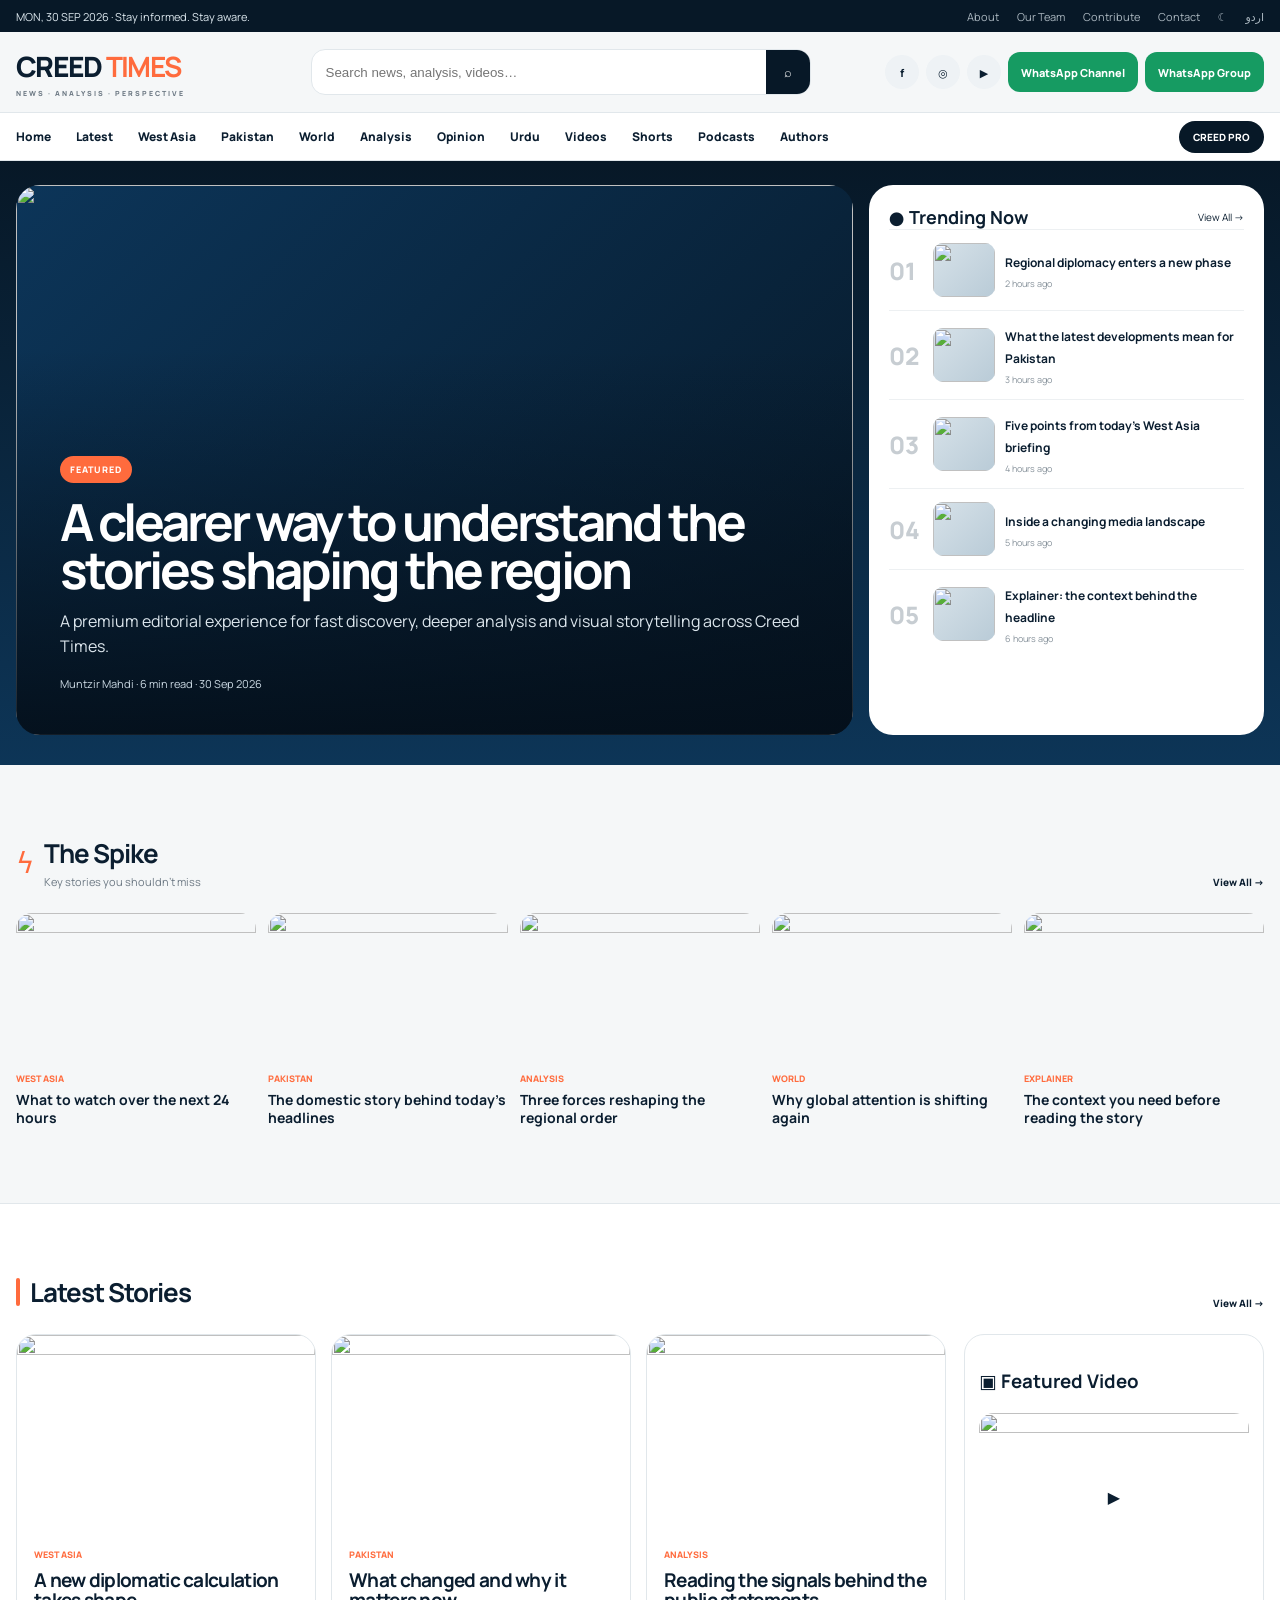
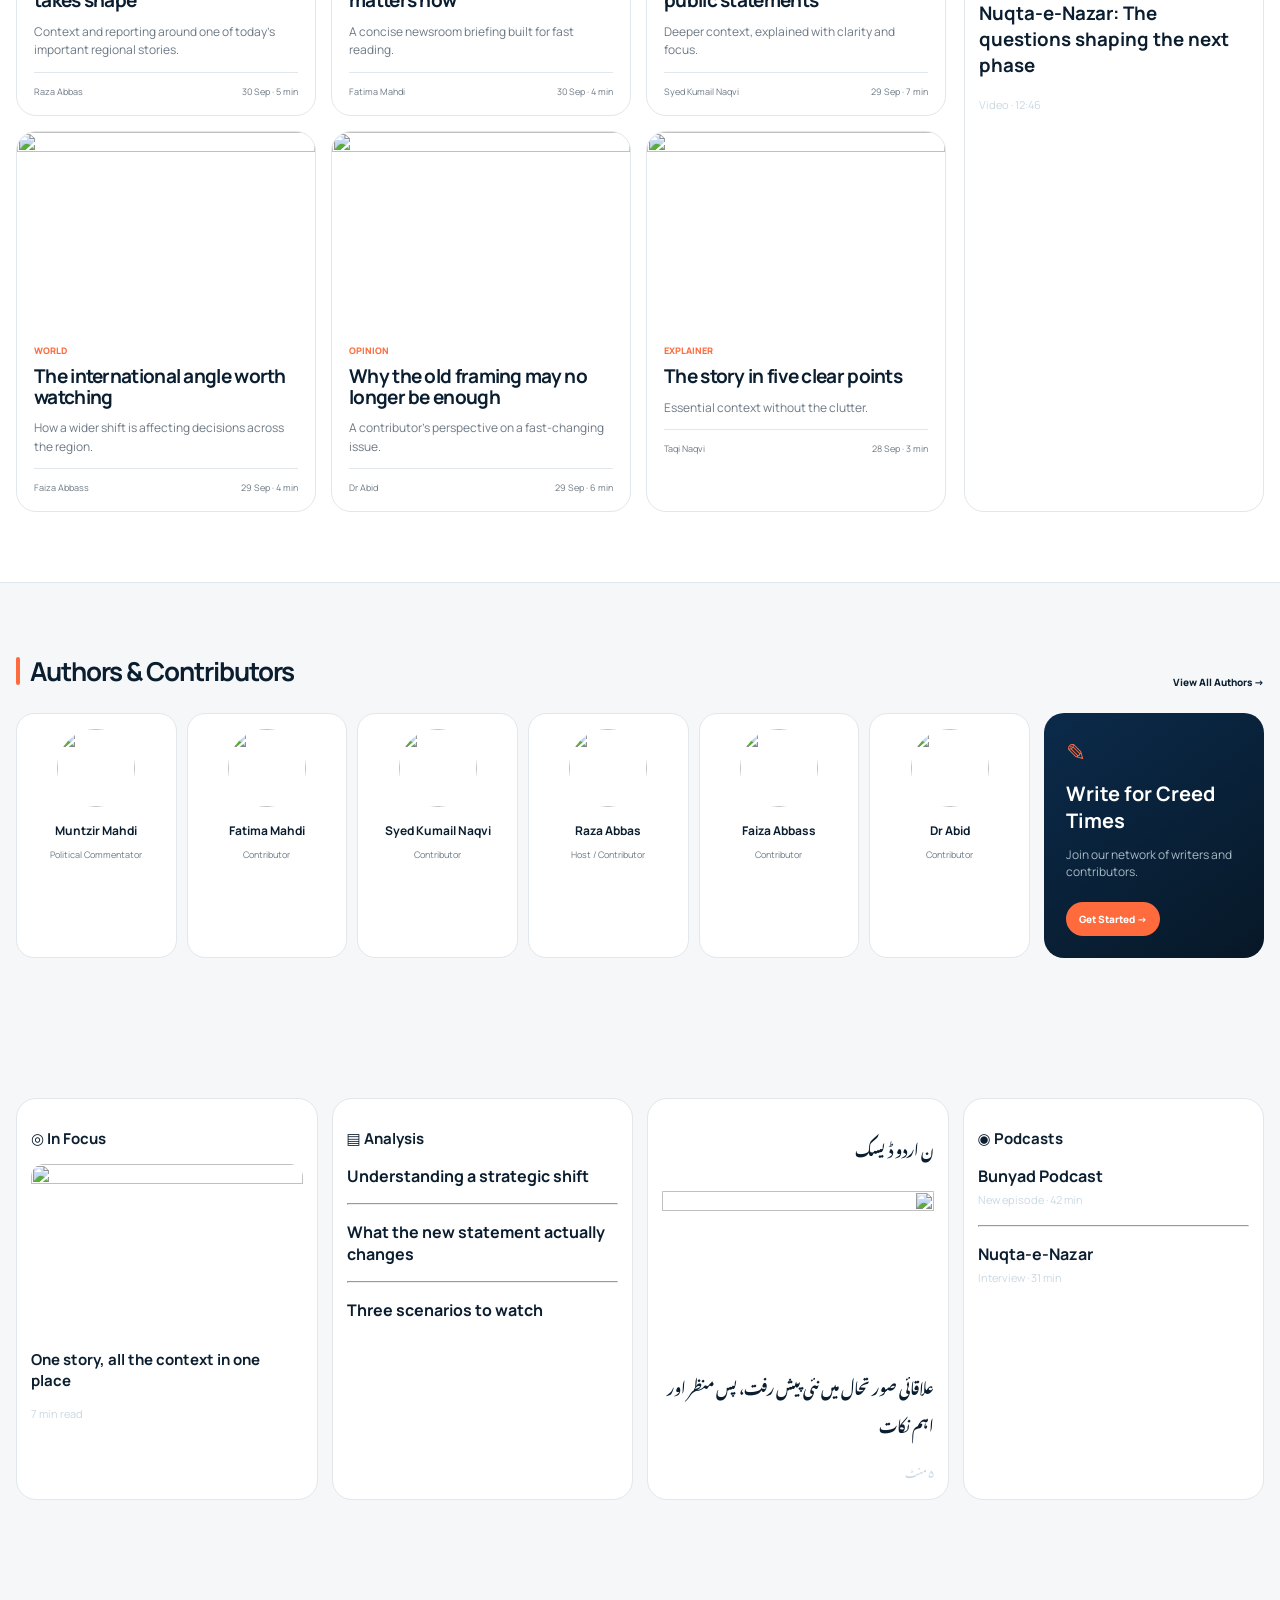
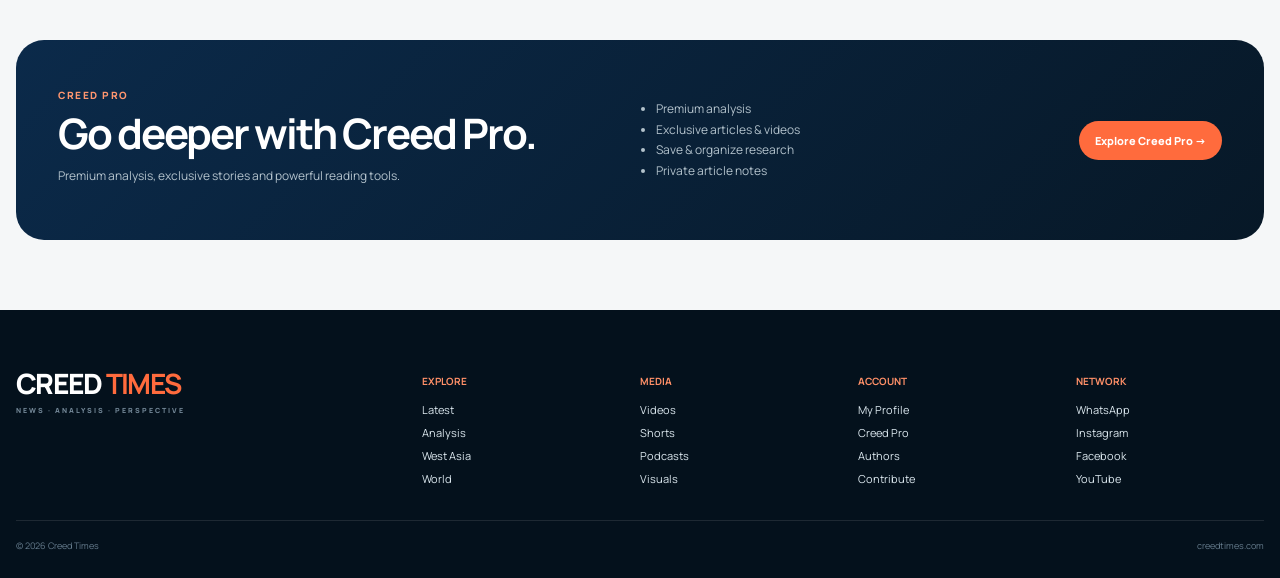
==== web-build/preview/creed-times-homepage-preview.html @ 9fe2a3c7 "Add Creed Times interactive HTML preview" ====
<!doctype html>
<html lang="en">
<head>
<meta charset="utf-8">
<meta name="viewport" content="width=device-width,initial-scale=1">
<title>Creed Times 2.0 — Homepage Preview</title>
<link rel="preconnect" href="https://fonts.googleapis.com">
<link rel="preconnect" href="https://fonts.gstatic.com" crossorigin>
<link href="https://fonts.googleapis.com/css2?family=Manrope:wght@400;500;600;700;800&family=Noto+Nastaliq+Urdu:wght@500;600&display=swap" rel="stylesheet">
<style>
:root{--bg:#f5f7f8;--paper:#fff;--ink:#0b1e30;--navy:#0b2a4a;--navy2:#071827;--orange:#ff6b3d;--green:#169b62;--muted:#6d7984;--line:#e1e7eb;--soft:#eef2f5;--shadow:0 18px 55px rgba(11,42,74,.08)}*{box-sizing:border-box}html{scroll-behavior:smooth}body{margin:0;background:var(--bg);color:var(--ink);font-family:Manrope,system-ui,sans-serif}.shell{width:min(calc(100% - 32px),1280px);margin:auto}.utility{height:32px;background:var(--navy2);color:#dce7ee;font-size:11px}.utility .shell{height:100%;display:flex;justify-content:space-between;align-items:center}.utility a{color:inherit;text-decoration:none;margin-left:18px;opacity:.76}.header{position:sticky;top:0;z-index:20;background:rgba(245,247,248,.94);backdrop-filter:blur(18px);border-bottom:1px solid var(--line)}.head{height:80px;display:grid;grid-template-columns:220px 1fr auto;align-items:center;gap:26px}.logo{font-size:28px;font-weight:900;letter-spacing:-1.7px;text-decoration:none}.logo b{color:var(--orange)}.logo small{display:block;font-size:7px;letter-spacing:2px;color:var(--muted);margin-top:4px}.search{max-width:500px;justify-self:center;width:100%;display:flex;border:1px solid var(--line);background:var(--paper);border-radius:14px;overflow:hidden}.search input{height:44px;border:0;background:none;flex:1;padding:0 14px;outline:none}.search button{width:44px;border:0;background:var(--navy2);color:#fff}.actions{display:flex;gap:7px;align-items:center}.icon{width:34px;height:34px;border-radius:50%;display:grid;place-items:center;background:var(--soft);font-size:11px;font-weight:800}.wa{height:40px;padding:0 13px;border-radius:12px;background:var(--green);color:#fff;text-decoration:none;display:flex;align-items:center;font-size:11px;font-weight:800}.nav{height:48px;background:var(--paper);border-top:1px solid var(--line)}.nav .shell{height:100%;display:flex;align-items:center;justify-content:space-between}.links{display:flex;gap:25px}.links a{font-size:12px;font-weight:800;text-decoration:none}.pro{padding:9px 14px;border-radius:999px;background:var(--navy2);color:#fff;font-size:10px;font-weight:900}.hero{padding:24px 0 30px;background:linear-gradient(180deg,var(--navy2),#0d3557)}.hero-grid{display:grid;grid-template-columns:1.8fr .85fr;gap:16px}.lead{min-height:550px;border-radius:24px;overflow:hidden;position:relative;background:linear-gradient(135deg,#0c3559,#071827)}.lead img{width:100%;height:550px;object-fit:cover;display:block}.shade{position:absolute;inset:0;background:linear-gradient(180deg,transparent 30%,rgba(4,15,26,.92) 100%)}.lead-copy{position:absolute;left:0;right:0;bottom:0;padding:44px;color:#fff}.badge{display:inline-block;background:var(--orange);border-radius:999px;padding:7px 10px;font-size:9px;font-weight:900;letter-spacing:1px}.lead h1{font-size:clamp(36px,4vw,62px);line-height:.94;letter-spacing:-3px;margin:14px 0 10px;max-width:850px}.lead p{max-width:760px;color:#dce6ed;line-height:1.6}.meta{font-size:11px;color:#cad8e2}.trend{background:#fff;border-radius:24px;padding:20px}.trend-head{display:flex;justify-content:space-between;align-items:center}.trend-head h2{font-size:18px;margin:0}.trend-head a{font-size:10px;text-decoration:none}.trend-item{display:grid;grid-template-columns:34px 62px 1fr;gap:10px;align-items:center;padding:13px 0;border-top:1px solid #edf0f2}.rank{font-size:24px;font-weight:800;color:#c7cdd2}.thumb{height:54px;border-radius:10px;background:linear-gradient(135deg,#d7e2e9,#b9cbd7);overflow:hidden}.thumb img{width:100%;height:100%;object-fit:cover}.trend-item strong{font-size:12px;line-height:1.35}.trend-item small{display:block;margin-top:5px;color:#87929b;font-size:9px}.section{padding:70px 0}.section.white{background:#fff;border-block:1px solid var(--line)}.title{display:flex;justify-content:space-between;align-items:end;margin-bottom:24px}.title .t{display:flex;align-items:center;gap:10px}.bar{width:4px;height:28px;background:var(--orange);border-radius:5px}.title h2{margin:0;font-size:26px;letter-spacing:-1px}.title p{margin:3px 0 0;color:var(--muted);font-size:11px}.title a{font-size:10px;text-decoration:none;font-weight:800}.spike{display:grid;grid-template-columns:repeat(5,1fr);gap:12px}.spike article img,.card img{width:100%;aspect-ratio:16/10;object-fit:cover;border-radius:16px}.cat{margin-top:9px;color:var(--orange);font-size:9px;font-weight:900;text-transform:uppercase}.spike h3{font-size:14px;line-height:1.3;margin:6px 0}.latest-layout{display:grid;grid-template-columns:1fr 300px;gap:18px}.grid{display:grid;grid-template-columns:repeat(3,1fr);gap:15px}.card{border:1px solid var(--line);border-radius:20px;overflow:hidden;background:#fff}.card img{border-radius:0}.card-body{padding:17px}.card h3{font-size:19px;line-height:1.08;letter-spacing:-.7px;margin:9px 0}.card p{color:var(--muted);font-size:12px;line-height:1.55}.card-meta{display:flex;justify-content:space-between;border-top:1px solid var(--line);padding-top:12px;font-size:9px;color:var(--muted)}.video{padding:14px;border:1px solid var(--line);border-radius:20px;background:#fff}.video-img{position:relative}.video-img img{width:100%;aspect-ratio:16/10;object-fit:cover;border-radius:15px}.play{position:absolute;left:50%;top:50%;transform:translate(-50%,-50%);width:52px;height:52px;border-radius:50%;background:#fff;display:grid;place-items:center}.authors-layout{display:grid;grid-template-columns:1fr 220px;gap:14px}.authors{display:grid;grid-template-columns:repeat(6,1fr);gap:10px}.author{text-align:center;padding:15px;border:1px solid var(--line);border-radius:18px;background:#fff}.author img{width:78px;height:78px;border-radius:50%;object-fit:cover}.author h3{font-size:12px;margin:10px 0 4px}.author p{font-size:9px;color:var(--muted)}.write{padding:22px;border-radius:20px;background:linear-gradient(145deg,var(--navy),var(--navy2));color:#fff}.write h3{font-size:20px;margin:12px 0 7px}.write p{font-size:12px;color:#a8bac6}.write a{display:inline-block;margin-top:10px;background:var(--orange);padding:10px 13px;border-radius:999px;font-size:10px;font-weight:900}.quad{display:grid;grid-template-columns:repeat(4,1fr);gap:14px}.panel{padding:14px;border:1px solid var(--line);border-radius:20px;background:#fff}.panel h3{font-size:15px}.panel img{width:100%;aspect-ratio:16/10;object-fit:cover;border-radius:13px}.urdu{font-family:"Noto Nastaliq Urdu",serif;direction:rtl}.probox{display:grid;grid-template-columns:1.1fr .9fr auto;gap:32px;align-items:center;padding:42px;border-radius:28px;background:linear-gradient(135deg,var(--navy),var(--navy2));color:#fff}.probox h2{font-size:42px;line-height:.95;letter-spacing:-2px;margin:10px 0}.probox p,.probox li{color:#b3c2cc;font-size:12px;line-height:1.7}.probox a{padding:12px 16px;border-radius:999px;background:var(--orange);font-size:11px;font-weight:900}.footer{padding:54px 0 26px;background:#04111c;color:#dce8ef}.footer-grid{display:grid;grid-template-columns:2fr repeat(4,1fr);gap:30px}.footer h3{color:#ff9068;font-size:10px;text-transform:uppercase}.footer a{display:block;color:#dce8ef;text-decoration:none;font-size:11px;padding:4px 0}.bottom{margin-top:30px;padding-top:18px;border-top:1px solid rgba(255,255,255,.1);display:flex;justify-content:space-between;color:#667c8d;font-size:9px}@media(max-width:950px){.head{grid-template-columns:1fr auto}.search,.actions .icon,.wa:nth-of-type(2),.nav{display:none}.hero-grid{grid-template-columns:1fr}.trend{display:grid;grid-template-columns:1fr 1fr;gap:0 15px}.trend-head{grid-column:1/-1}.spike{grid-template-columns:repeat(3,1fr)}.grid{grid-template-columns:repeat(2,1fr)}.authors{grid-template-columns:repeat(3,1fr)}.quad{grid-template-columns:1fr 1fr}.probox{grid-template-columns:1fr}}@media(max-width:650px){.shell{width:min(calc(100% - 20px),1280px)}.utility{display:none}.head{height:62px}.logo{font-size:22px}.hero{padding-top:10px}.hero-grid{width:100%}.lead{min-height:480px}.lead img{height:480px}.lead-copy{padding:24px}.lead h1{font-size:36px;letter-spacing:-2px}.trend{display:block;border-radius:0}.section{padding:50px 0}.spike{display:flex;overflow:auto}.spike article{min-width:74%}.latest-layout{grid-template-columns:1fr}.grid{grid-template-columns:1fr}.authors-layout{grid-template-columns:1fr}.authors{grid-template-columns:repeat(2,1fr)}.quad{grid-template-columns:1fr}.probox{padding:26px}.footer-grid{grid-template-columns:1fr 1fr}.footer-grid>div:first-child{grid-column:1/-1}}
</style>
</head>
<body>
<div class="utility"><div class="shell"><span>MON, 30 SEP 2026 · Stay informed. Stay aware.</span><div><a>About</a><a>Our Team</a><a>Contribute</a><a>Contact</a><a>☾</a><a>اردو</a></div></div></div>
<header class="header">
<div class="shell head"><a class="logo">CREED <b>TIMES</b><small>NEWS · ANALYSIS · PERSPECTIVE</small></a><form class="search"><input placeholder="Search news, analysis, videos…"><button>⌕</button></form><div class="actions"><span class="icon">f</span><span class="icon">◎</span><span class="icon">▶</span><a class="wa">WhatsApp Channel</a><a class="wa">WhatsApp Group</a></div></div>
<div class="nav"><div class="shell"><div class="links"><a>Home</a><a>Latest</a><a>West Asia</a><a>Pakistan</a><a>World</a><a>Analysis</a><a>Opinion</a><a>Urdu</a><a>Videos</a><a>Shorts</a><a>Podcasts</a><a>Authors</a></div><span class="pro">CREED PRO</span></div></div>
</header>
<section class="hero"><div class="shell hero-grid">
<article class="lead"><img src="https://picsum.photos/seed/creedlead/1400/850" alt=""><div class="shade"></div><div class="lead-copy"><span class="badge">FEATURED</span><h1>A clearer way to understand the stories shaping the region</h1><p>A premium editorial experience for fast discovery, deeper analysis and visual storytelling across Creed Times.</p><div class="meta">Muntzir Mahdi · 6 min read · 30 Sep 2026</div></div></article>
<aside class="trend"><div class="trend-head"><h2>● Trending Now</h2><a>View All →</a></div>
<div class="trend-item"><span class="rank">01</span><span class="thumb"><img src="https://picsum.photos/seed/ct1/140/110"></span><div><strong>Regional diplomacy enters a new phase</strong><small>2 hours ago</small></div></div>
<div class="trend-item"><span class="rank">02</span><span class="thumb"><img src="https://picsum.photos/seed/ct2/140/110"></span><div><strong>What the latest developments mean for Pakistan</strong><small>3 hours ago</small></div></div>
<div class="trend-item"><span class="rank">03</span><span class="thumb"><img src="https://picsum.photos/seed/ct3/140/110"></span><div><strong>Five points from today’s West Asia briefing</strong><small>4 hours ago</small></div></div>
<div class="trend-item"><span class="rank">04</span><span class="thumb"><img src="https://picsum.photos/seed/ct4/140/110"></span><div><strong>Inside a changing media landscape</strong><small>5 hours ago</small></div></div>
<div class="trend-item"><span class="rank">05</span><span class="thumb"><img src="https://picsum.photos/seed/ct5/140/110"></span><div><strong>Explainer: the context behind the headline</strong><small>6 hours ago</small></div></div>
</aside></div></section>
<section class="section"><div class="shell"><div class="title"><div class="t"><span style="font-size:28px;color:var(--orange)">ϟ</span><div><h2>The Spike</h2><p>Key stories you shouldn’t miss</p></div></div><a>View All →</a></div><div class="spike">
<article><img src="https://picsum.photos/seed/sp1/520/330"><div class="cat">WEST ASIA</div><h3>What to watch over the next 24 hours</h3></article>
<article><img src="https://picsum.photos/seed/sp2/520/330"><div class="cat">PAKISTAN</div><h3>The domestic story behind today’s headlines</h3></article>
<article><img src="https://picsum.photos/seed/sp3/520/330"><div class="cat">ANALYSIS</div><h3>Three forces reshaping the regional order</h3></article>
<article><img src="https://picsum.photos/seed/sp4/520/330"><div class="cat">WORLD</div><h3>Why global attention is shifting again</h3></article>
<article><img src="https://picsum.photos/seed/sp5/520/330"><div class="cat">EXPLAINER</div><h3>The context you need before reading the story</h3></article>
</div></div></section>
<section class="section white"><div class="shell"><div class="title"><div class="t"><span class="bar"></span><h2>Latest Stories</h2></div><a>View All →</a></div><div class="latest-layout"><div class="grid">
<article class="card"><img src="https://picsum.photos/seed/l1/760/480"><div class="card-body"><div class="cat">WEST ASIA</div><h3>A new diplomatic calculation takes shape</h3><p>Context and reporting around one of today’s important regional stories.</p><div class="card-meta"><span>Raza Abbas</span><span>30 Sep · 5 min</span></div></div></article>
<article class="card"><img src="https://picsum.photos/seed/l2/760/480"><div class="card-body"><div class="cat">PAKISTAN</div><h3>What changed and why it matters now</h3><p>A concise newsroom briefing built for fast reading.</p><div class="card-meta"><span>Fatima Mahdi</span><span>30 Sep · 4 min</span></div></div></article>
<article class="card"><img src="https://picsum.photos/seed/l3/760/480"><div class="card-body"><div class="cat">ANALYSIS</div><h3>Reading the signals behind the public statements</h3><p>Deeper context, explained with clarity and focus.</p><div class="card-meta"><span>Syed Kumail Naqvi</span><span>29 Sep · 7 min</span></div></div></article>
<article class="card"><img src="https://picsum.photos/seed/l4/760/480"><div class="card-body"><div class="cat">WORLD</div><h3>The international angle worth watching</h3><p>How a wider shift is affecting decisions across the region.</p><div class="card-meta"><span>Faiza Abbass</span><span>29 Sep · 4 min</span></div></div></article>
<article class="card"><img src="https://picsum.photos/seed/l5/760/480"><div class="card-body"><div class="cat">OPINION</div><h3>Why the old framing may no longer be enough</h3><p>A contributor’s perspective on a fast-changing issue.</p><div class="card-meta"><span>Dr Abid</span><span>29 Sep · 6 min</span></div></div></article>
<article class="card"><img src="https://picsum.photos/seed/l6/760/480"><div class="card-body"><div class="cat">EXPLAINER</div><h3>The story in five clear points</h3><p>Essential context without the clutter.</p><div class="card-meta"><span>Taqi Naqvi</span><span>28 Sep · 3 min</span></div></div></article>
</div><aside class="video"><h3>▣ Featured Video</h3><div class="video-img"><img src="https://picsum.photos/seed/video1/760/480"><span class="play">▶</span></div><h3>Nuqta-e-Nazar: The questions shaping the next phase</h3><div class="meta">Video · 12:46</div></aside></div></div></section>
<section class="section"><div class="shell"><div class="title"><div class="t"><span class="bar"></span><h2>Authors & Contributors</h2></div><a>View All Authors →</a></div><div class="authors-layout"><div class="authors">
<article class="author"><img src="https://i.pravatar.cc/160?img=12"><h3>Muntzir Mahdi</h3><p>Political Commentator</p></article>
<article class="author"><img src="https://i.pravatar.cc/160?img=5"><h3>Fatima Mahdi</h3><p>Contributor</p></article>
<article class="author"><img src="https://i.pravatar.cc/160?img=11"><h3>Syed Kumail Naqvi</h3><p>Contributor</p></article>
<article class="author"><img src="https://i.pravatar.cc/160?img=13"><h3>Raza Abbas</h3><p>Host / Contributor</p></article>
<article class="author"><img src="https://i.pravatar.cc/160?img=9"><h3>Faiza Abbass</h3><p>Contributor</p></article>
<article class="author"><img src="https://i.pravatar.cc/160?img=14"><h3>Dr Abid</h3><p>Contributor</p></article>
</div><aside class="write"><span style="color:var(--orange);font-size:24px">✎</span><h3>Write for Creed Times</h3><p>Join our network of writers and contributors.</p><a>Get Started →</a></aside></div></div></section>
<section class="section"><div class="shell quad">
<article class="panel"><h3>◎ In Focus</h3><img src="https://picsum.photos/seed/focus1/760/480"><h3>One story, all the context in one place</h3><div class="meta">7 min read</div></article>
<article class="panel"><h3>▤ Analysis</h3><p><strong>Understanding a strategic shift</strong></p><hr><p><strong>What the new statement actually changes</strong></p><hr><p><strong>Three scenarios to watch</strong></p></article>
<article class="panel urdu"><h3>ن اردو ڈیسک</h3><img src="https://picsum.photos/seed/urdu1/760/480"><h3>علاقائی صورتحال میں نئی پیش رفت، پس منظر اور اہم نکات</h3><div class="meta">۵ منٹ</div></article>
<article class="panel"><h3>◉ Podcasts</h3><p><strong>Bunyad Podcast</strong><br><span class="meta">New episode · 42 min</span></p><hr><p><strong>Nuqta-e-Nazar</strong><br><span class="meta">Interview · 31 min</span></p></article>
</div></section>
<section class="section"><div class="shell probox"><div><span style="color:#ff966f;font-size:10px;font-weight:900;letter-spacing:1.5px">CREED PRO</span><h2>Go deeper with Creed Pro.</h2><p>Premium analysis, exclusive stories and powerful reading tools.</p></div><ul><li>Premium analysis</li><li>Exclusive articles & videos</li><li>Save & organize research</li><li>Private article notes</li></ul><a>Explore Creed Pro →</a></div></section>
<footer class="footer"><div class="shell"><div class="footer-grid"><div><div class="logo" style="color:#fff">CREED <b>TIMES</b><small style="color:#748898">NEWS · ANALYSIS · PERSPECTIVE</small></div></div><div><h3>Explore</h3><a>Latest</a><a>Analysis</a><a>West Asia</a><a>World</a></div><div><h3>Media</h3><a>Videos</a><a>Shorts</a><a>Podcasts</a><a>Visuals</a></div><div><h3>Account</h3><a>My Profile</a><a>Creed Pro</a><a>Authors</a><a>Contribute</a></div><div><h3>Network</h3><a>WhatsApp</a><a>Instagram</a><a>Facebook</a><a>YouTube</a></div></div><div class="bottom"><span>© 2026 Creed Times</span><span>creedtimes.com</span></div></div></footer>
</body></html>
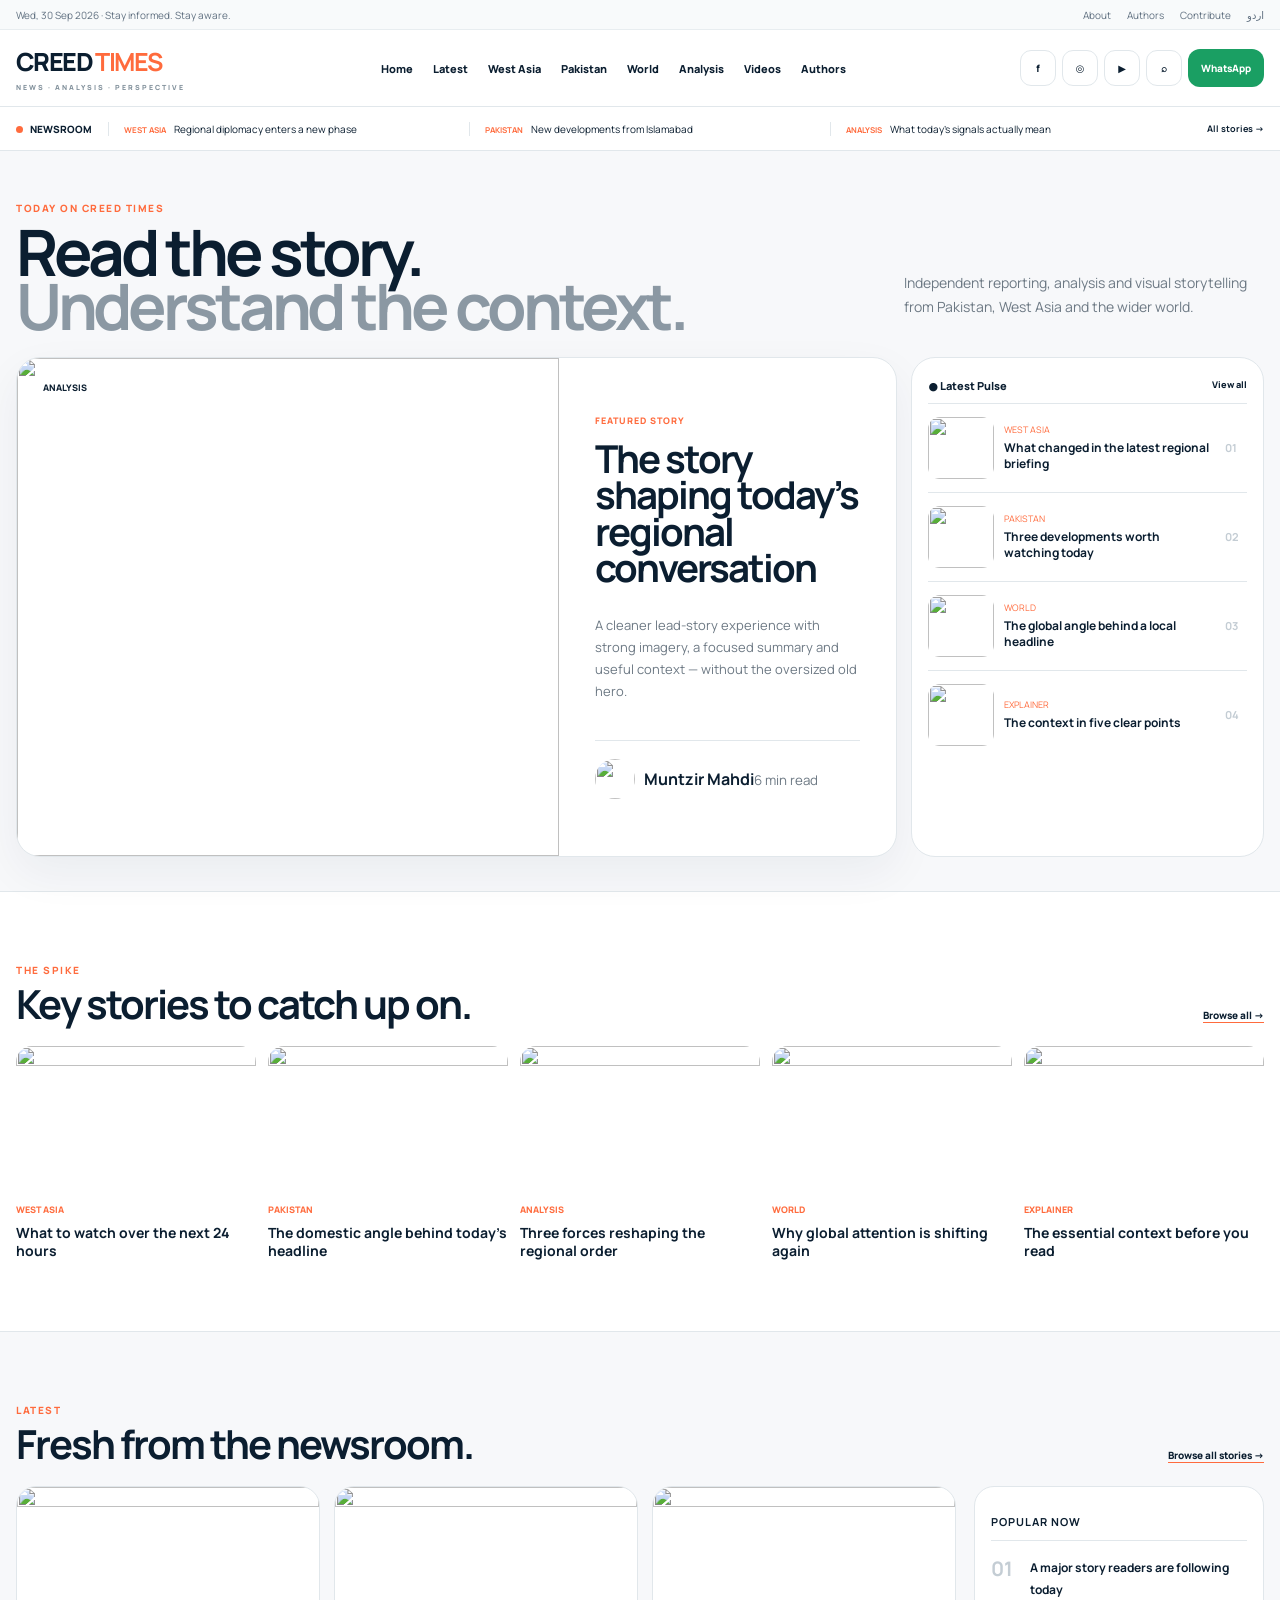
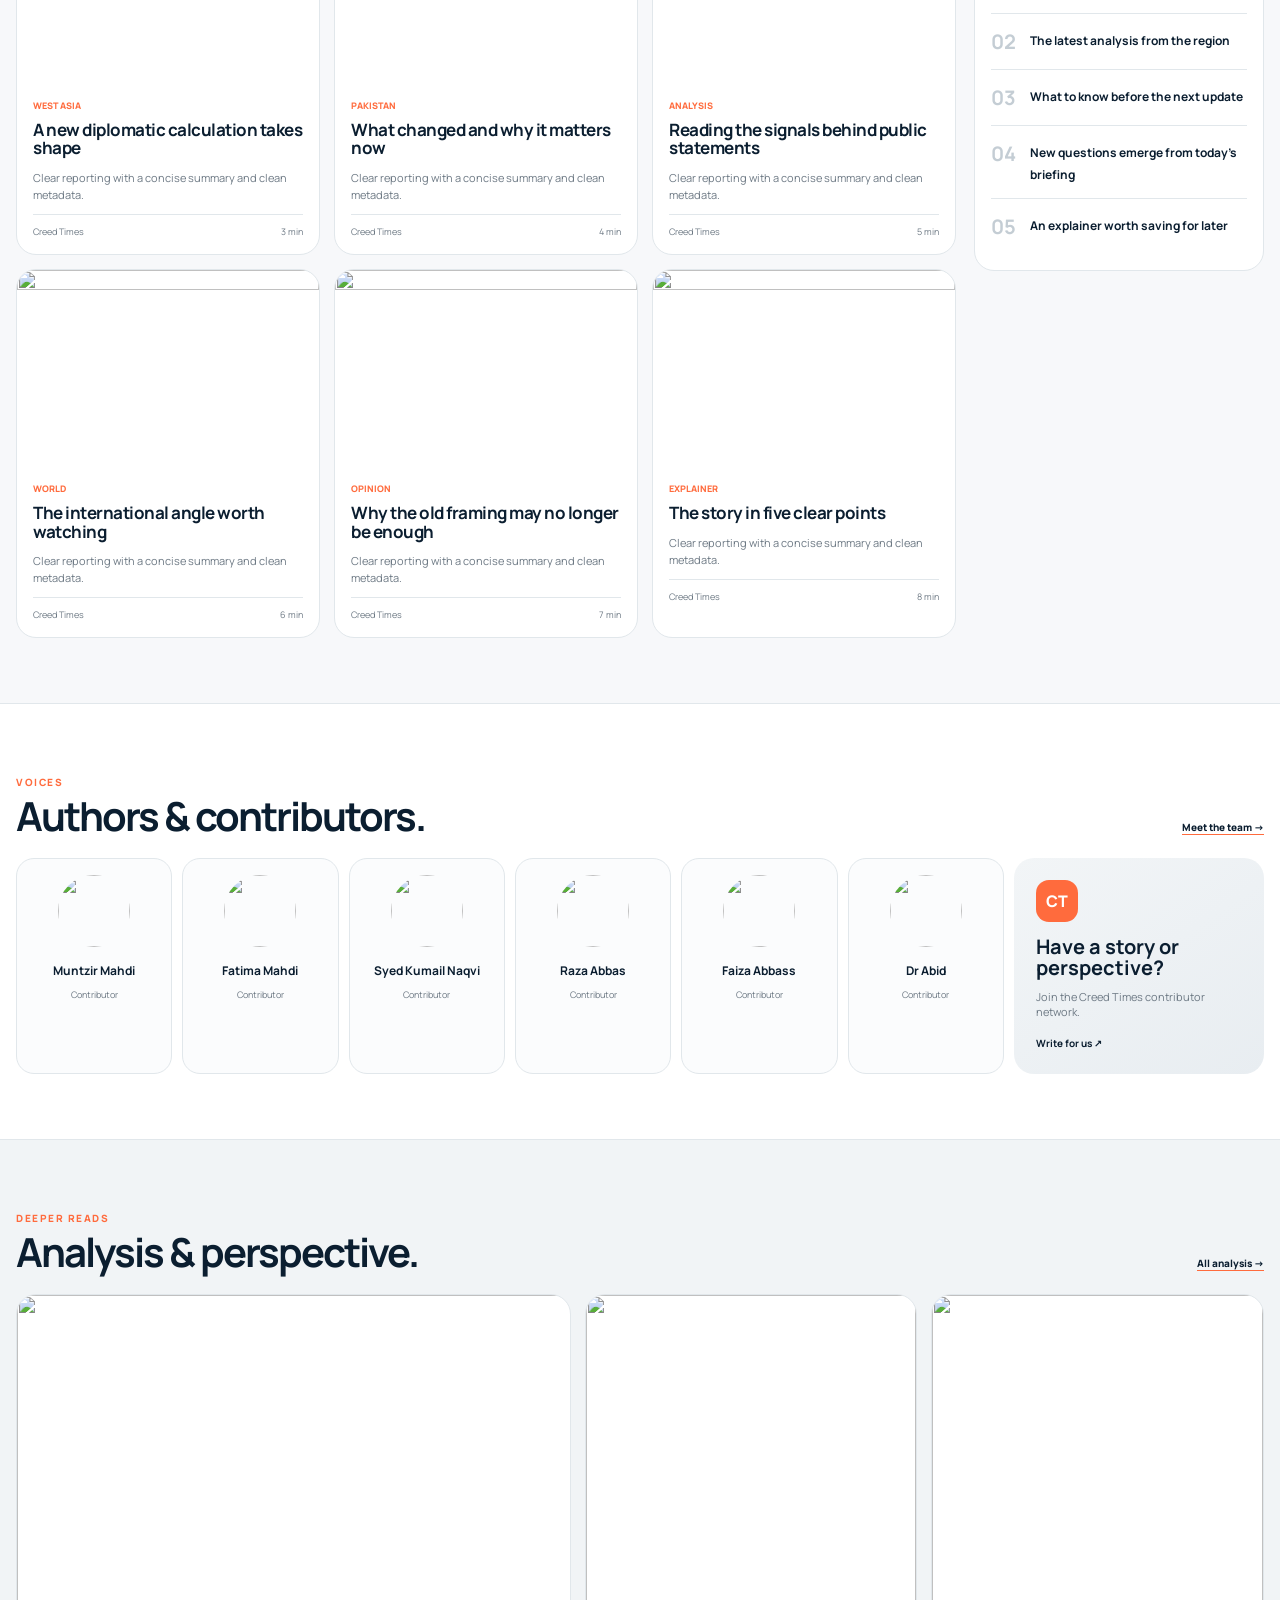
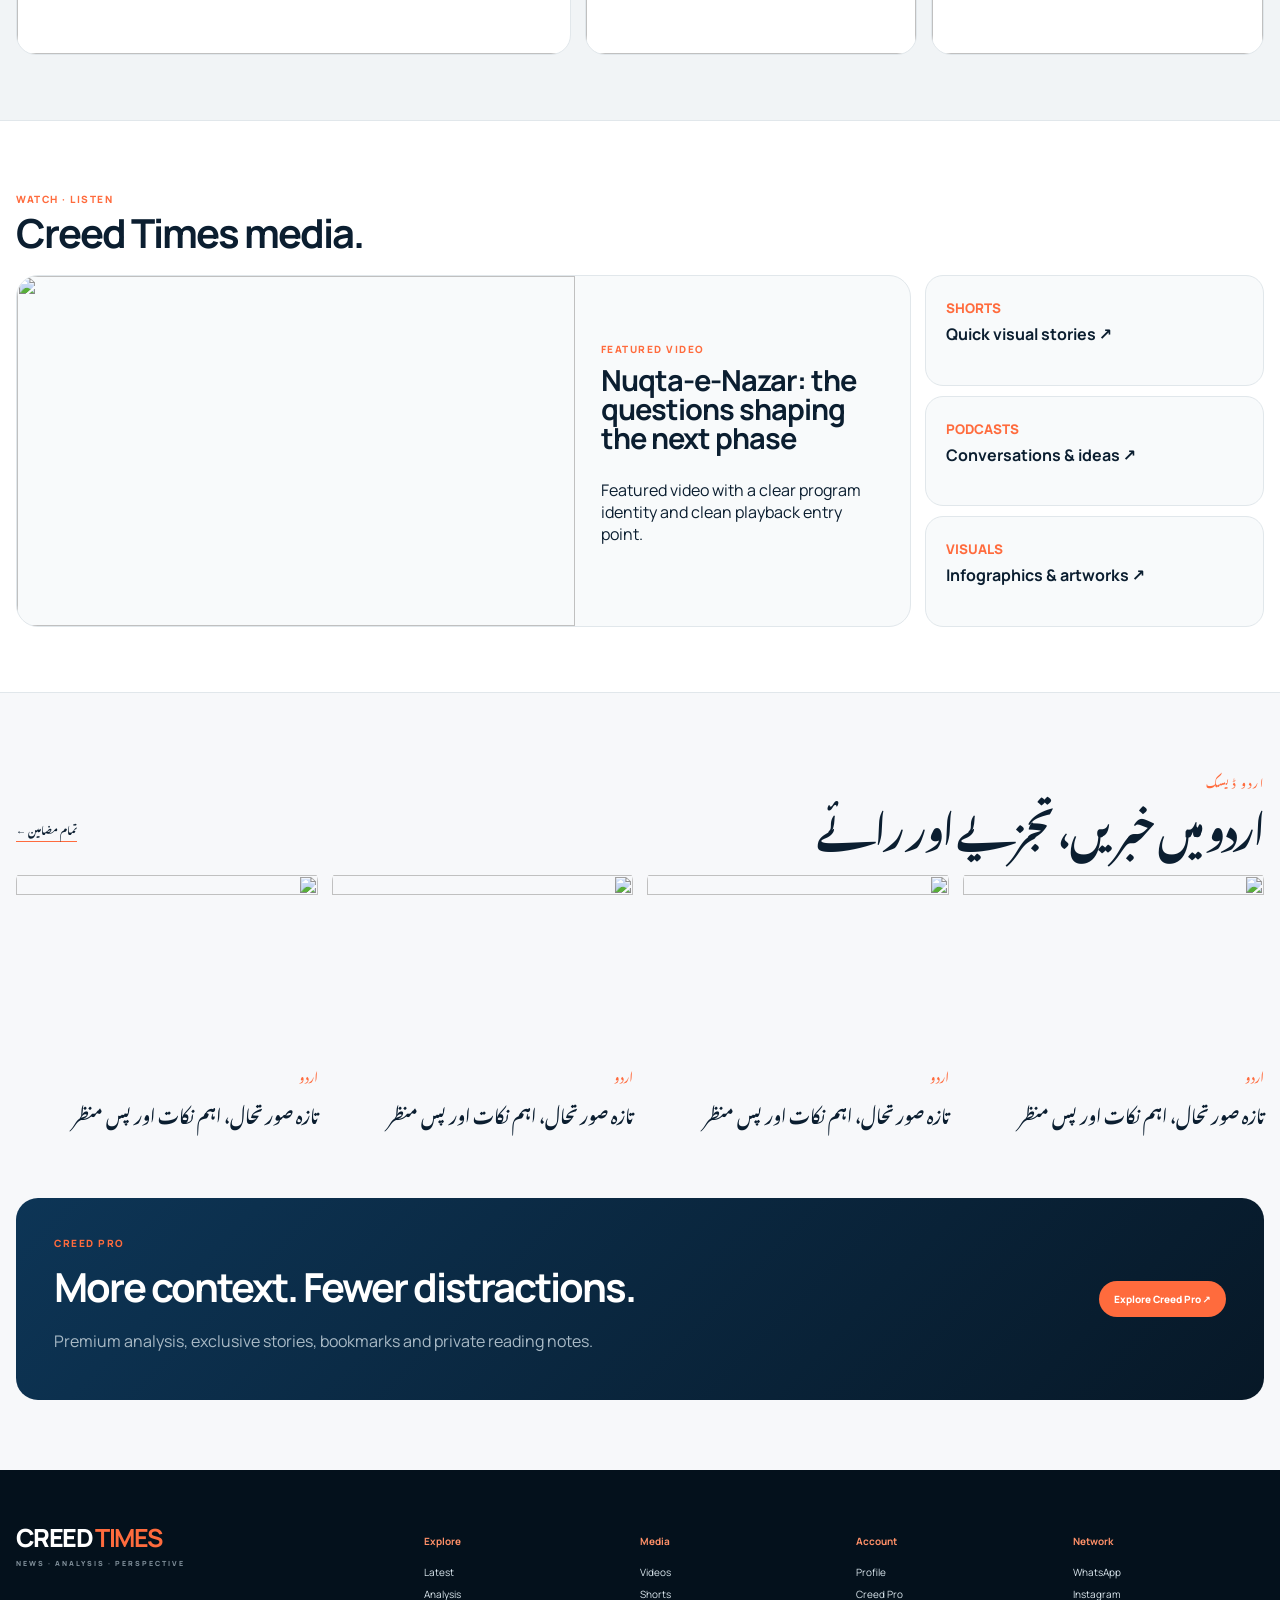
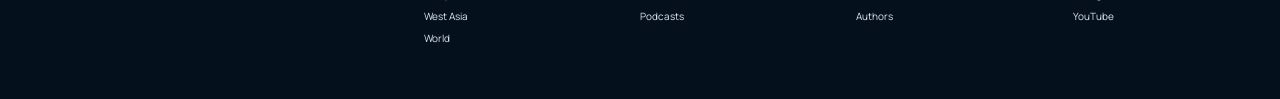
==== commit 29f67de2: "Update homepage preview to Creed Times 2.1 sleek light design" ====
--- a/web-build/preview/creed-times-homepage-preview.html
+++ b/web-build/preview/creed-times-homepage-preview.html
@@ -1,60 +1,45 @@
 <!doctype html>
 <html lang="en">
 <head>
-<meta charset="utf-8">
-<meta name="viewport" content="width=device-width,initial-scale=1">
-<title>Creed Times 2.0 — Homepage Preview</title>
-<link rel="preconnect" href="https://fonts.googleapis.com">
-<link rel="preconnect" href="https://fonts.gstatic.com" crossorigin>
+<meta charset="utf-8"><meta name="viewport" content="width=device-width,initial-scale=1">
+<title>Creed Times 2.1 — Sleek Light Homepage Preview</title>
+<link rel="preconnect" href="https://fonts.googleapis.com"><link rel="preconnect" href="https://fonts.gstatic.com" crossorigin>
 <link href="https://fonts.googleapis.com/css2?family=Manrope:wght@400;500;600;700;800&family=Noto+Nastaliq+Urdu:wght@500;600&display=swap" rel="stylesheet">
 <style>
-:root{--bg:#f5f7f8;--paper:#fff;--ink:#0b1e30;--navy:#0b2a4a;--navy2:#071827;--orange:#ff6b3d;--green:#169b62;--muted:#6d7984;--line:#e1e7eb;--soft:#eef2f5;--shadow:0 18px 55px rgba(11,42,74,.08)}*{box-sizing:border-box}html{scroll-behavior:smooth}body{margin:0;background:var(--bg);color:var(--ink);font-family:Manrope,system-ui,sans-serif}.shell{width:min(calc(100% - 32px),1280px);margin:auto}.utility{height:32px;background:var(--navy2);color:#dce7ee;font-size:11px}.utility .shell{height:100%;display:flex;justify-content:space-between;align-items:center}.utility a{color:inherit;text-decoration:none;margin-left:18px;opacity:.76}.header{position:sticky;top:0;z-index:20;background:rgba(245,247,248,.94);backdrop-filter:blur(18px);border-bottom:1px solid var(--line)}.head{height:80px;display:grid;grid-template-columns:220px 1fr auto;align-items:center;gap:26px}.logo{font-size:28px;font-weight:900;letter-spacing:-1.7px;text-decoration:none}.logo b{color:var(--orange)}.logo small{display:block;font-size:7px;letter-spacing:2px;color:var(--muted);margin-top:4px}.search{max-width:500px;justify-self:center;width:100%;display:flex;border:1px solid var(--line);background:var(--paper);border-radius:14px;overflow:hidden}.search input{height:44px;border:0;background:none;flex:1;padding:0 14px;outline:none}.search button{width:44px;border:0;background:var(--navy2);color:#fff}.actions{display:flex;gap:7px;align-items:center}.icon{width:34px;height:34px;border-radius:50%;display:grid;place-items:center;background:var(--soft);font-size:11px;font-weight:800}.wa{height:40px;padding:0 13px;border-radius:12px;background:var(--green);color:#fff;text-decoration:none;display:flex;align-items:center;font-size:11px;font-weight:800}.nav{height:48px;background:var(--paper);border-top:1px solid var(--line)}.nav .shell{height:100%;display:flex;align-items:center;justify-content:space-between}.links{display:flex;gap:25px}.links a{font-size:12px;font-weight:800;text-decoration:none}.pro{padding:9px 14px;border-radius:999px;background:var(--navy2);color:#fff;font-size:10px;font-weight:900}.hero{padding:24px 0 30px;background:linear-gradient(180deg,var(--navy2),#0d3557)}.hero-grid{display:grid;grid-template-columns:1.8fr .85fr;gap:16px}.lead{min-height:550px;border-radius:24px;overflow:hidden;position:relative;background:linear-gradient(135deg,#0c3559,#071827)}.lead img{width:100%;height:550px;object-fit:cover;display:block}.shade{position:absolute;inset:0;background:linear-gradient(180deg,transparent 30%,rgba(4,15,26,.92) 100%)}.lead-copy{position:absolute;left:0;right:0;bottom:0;padding:44px;color:#fff}.badge{display:inline-block;background:var(--orange);border-radius:999px;padding:7px 10px;font-size:9px;font-weight:900;letter-spacing:1px}.lead h1{font-size:clamp(36px,4vw,62px);line-height:.94;letter-spacing:-3px;margin:14px 0 10px;max-width:850px}.lead p{max-width:760px;color:#dce6ed;line-height:1.6}.meta{font-size:11px;color:#cad8e2}.trend{background:#fff;border-radius:24px;padding:20px}.trend-head{display:flex;justify-content:space-between;align-items:center}.trend-head h2{font-size:18px;margin:0}.trend-head a{font-size:10px;text-decoration:none}.trend-item{display:grid;grid-template-columns:34px 62px 1fr;gap:10px;align-items:center;padding:13px 0;border-top:1px solid #edf0f2}.rank{font-size:24px;font-weight:800;color:#c7cdd2}.thumb{height:54px;border-radius:10px;background:linear-gradient(135deg,#d7e2e9,#b9cbd7);overflow:hidden}.thumb img{width:100%;height:100%;object-fit:cover}.trend-item strong{font-size:12px;line-height:1.35}.trend-item small{display:block;margin-top:5px;color:#87929b;font-size:9px}.section{padding:70px 0}.section.white{background:#fff;border-block:1px solid var(--line)}.title{display:flex;justify-content:space-between;align-items:end;margin-bottom:24px}.title .t{display:flex;align-items:center;gap:10px}.bar{width:4px;height:28px;background:var(--orange);border-radius:5px}.title h2{margin:0;font-size:26px;letter-spacing:-1px}.title p{margin:3px 0 0;color:var(--muted);font-size:11px}.title a{font-size:10px;text-decoration:none;font-weight:800}.spike{display:grid;grid-template-columns:repeat(5,1fr);gap:12px}.spike article img,.card img{width:100%;aspect-ratio:16/10;object-fit:cover;border-radius:16px}.cat{margin-top:9px;color:var(--orange);font-size:9px;font-weight:900;text-transform:uppercase}.spike h3{font-size:14px;line-height:1.3;margin:6px 0}.latest-layout{display:grid;grid-template-columns:1fr 300px;gap:18px}.grid{display:grid;grid-template-columns:repeat(3,1fr);gap:15px}.card{border:1px solid var(--line);border-radius:20px;overflow:hidden;background:#fff}.card img{border-radius:0}.card-body{padding:17px}.card h3{font-size:19px;line-height:1.08;letter-spacing:-.7px;margin:9px 0}.card p{color:var(--muted);font-size:12px;line-height:1.55}.card-meta{display:flex;justify-content:space-between;border-top:1px solid var(--line);padding-top:12px;font-size:9px;color:var(--muted)}.video{padding:14px;border:1px solid var(--line);border-radius:20px;background:#fff}.video-img{position:relative}.video-img img{width:100%;aspect-ratio:16/10;object-fit:cover;border-radius:15px}.play{position:absolute;left:50%;top:50%;transform:translate(-50%,-50%);width:52px;height:52px;border-radius:50%;background:#fff;display:grid;place-items:center}.authors-layout{display:grid;grid-template-columns:1fr 220px;gap:14px}.authors{display:grid;grid-template-columns:repeat(6,1fr);gap:10px}.author{text-align:center;padding:15px;border:1px solid var(--line);border-radius:18px;background:#fff}.author img{width:78px;height:78px;border-radius:50%;object-fit:cover}.author h3{font-size:12px;margin:10px 0 4px}.author p{font-size:9px;color:var(--muted)}.write{padding:22px;border-radius:20px;background:linear-gradient(145deg,var(--navy),var(--navy2));color:#fff}.write h3{font-size:20px;margin:12px 0 7px}.write p{font-size:12px;color:#a8bac6}.write a{display:inline-block;margin-top:10px;background:var(--orange);padding:10px 13px;border-radius:999px;font-size:10px;font-weight:900}.quad{display:grid;grid-template-columns:repeat(4,1fr);gap:14px}.panel{padding:14px;border:1px solid var(--line);border-radius:20px;background:#fff}.panel h3{font-size:15px}.panel img{width:100%;aspect-ratio:16/10;object-fit:cover;border-radius:13px}.urdu{font-family:"Noto Nastaliq Urdu",serif;direction:rtl}.probox{display:grid;grid-template-columns:1.1fr .9fr auto;gap:32px;align-items:center;padding:42px;border-radius:28px;background:linear-gradient(135deg,var(--navy),var(--navy2));color:#fff}.probox h2{font-size:42px;line-height:.95;letter-spacing:-2px;margin:10px 0}.probox p,.probox li{color:#b3c2cc;font-size:12px;line-height:1.7}.probox a{padding:12px 16px;border-radius:999px;background:var(--orange);font-size:11px;font-weight:900}.footer{padding:54px 0 26px;background:#04111c;color:#dce8ef}.footer-grid{display:grid;grid-template-columns:2fr repeat(4,1fr);gap:30px}.footer h3{color:#ff9068;font-size:10px;text-transform:uppercase}.footer a{display:block;color:#dce8ef;text-decoration:none;font-size:11px;padding:4px 0}.bottom{margin-top:30px;padding-top:18px;border-top:1px solid rgba(255,255,255,.1);display:flex;justify-content:space-between;color:#667c8d;font-size:9px}@media(max-width:950px){.head{grid-template-columns:1fr auto}.search,.actions .icon,.wa:nth-of-type(2),.nav{display:none}.hero-grid{grid-template-columns:1fr}.trend{display:grid;grid-template-columns:1fr 1fr;gap:0 15px}.trend-head{grid-column:1/-1}.spike{grid-template-columns:repeat(3,1fr)}.grid{grid-template-columns:repeat(2,1fr)}.authors{grid-template-columns:repeat(3,1fr)}.quad{grid-template-columns:1fr 1fr}.probox{grid-template-columns:1fr}}@media(max-width:650px){.shell{width:min(calc(100% - 20px),1280px)}.utility{display:none}.head{height:62px}.logo{font-size:22px}.hero{padding-top:10px}.hero-grid{width:100%}.lead{min-height:480px}.lead img{height:480px}.lead-copy{padding:24px}.lead h1{font-size:36px;letter-spacing:-2px}.trend{display:block;border-radius:0}.section{padding:50px 0}.spike{display:flex;overflow:auto}.spike article{min-width:74%}.latest-layout{grid-template-columns:1fr}.grid{grid-template-columns:1fr}.authors-layout{grid-template-columns:1fr}.authors{grid-template-columns:repeat(2,1fr)}.quad{grid-template-columns:1fr}.probox{padding:26px}.footer-grid{grid-template-columns:1fr 1fr}.footer-grid>div:first-child{grid-column:1/-1}}
+:root{--bg:#f7f8fa;--paper:#fff;--ink:#0b1e30;--orange:#ff6b3d;--green:#1a9f63;--muted:#6d7984;--line:#e1e7eb;--soft:#eef2f5}*{box-sizing:border-box}body{margin:0;background:var(--bg);color:var(--ink);font-family:Manrope,system-ui,sans-serif}.shell{width:min(calc(100% - 32px),1280px);margin:auto}.top{height:30px;background:#f8fafb;border-bottom:1px solid #e8edf0;color:#607080;font-size:10px}.top .shell{height:100%;display:flex;align-items:center;justify-content:space-between}.top a{margin-left:16px}.header{position:sticky;top:0;z-index:3;background:rgba(255,255,255,.95);backdrop-filter:blur(18px);border-bottom:1px solid var(--line)}.head{height:76px;display:grid;grid-template-columns:190px 1fr auto;align-items:center;gap:24px}.logo{font-size:25px;font-weight:900;letter-spacing:-1.6px}.logo b{color:var(--orange)}.logo small{display:block;font-size:7px;letter-spacing:2px;color:#81909b;margin-top:4px}.nav{display:flex;justify-content:center;gap:20px}.nav a{font-size:11px;font-weight:800}.actions{display:flex;gap:6px;align-items:center}.sq{width:36px;height:36px;border:1px solid var(--line);border-radius:11px;display:grid;place-items:center;background:#fff;font-size:10px;font-weight:900}.wa{height:38px;border-radius:12px;padding:0 13px;background:var(--green);color:#fff;display:flex;align-items:center;font-size:10px;font-weight:900}.brief{height:44px;background:#fff;border-bottom:1px solid var(--line)}.brief .shell{height:100%;display:grid;grid-template-columns:auto 1fr auto;align-items:center;gap:16px}.live{font-size:10px;font-weight:900}.live i{display:inline-block;width:7px;height:7px;border-radius:50%;background:var(--orange);margin-right:7px}.ticks{display:flex;overflow:hidden}.ticks span{flex:1;padding:0 15px;border-left:1px solid var(--line);font-size:10px;white-space:nowrap;overflow:hidden;text-overflow:ellipsis}.ticks b{color:var(--orange);font-size:8px;margin-right:6px}.hero{padding:44px 0 34px}.herohead{display:grid;grid-template-columns:1fr 360px;align-items:end;gap:50px;margin-bottom:24px}.eyebrow{color:var(--orange);font-size:10px;font-weight:900;letter-spacing:1.5px}.herohead h1{font-size:clamp(46px,5vw,76px);line-height:.84;letter-spacing:-4px;margin:8px 0 0}.herohead h1 em{font-style:normal;color:#8b98a3}.herohead p{color:var(--muted);font-size:14px;line-height:1.7}.leadgrid{display:grid;grid-template-columns:1.55fr .62fr;gap:14px}.lead{display:grid;grid-template-columns:1.25fr .78fr;min-height:500px;border:1px solid var(--line);border-radius:24px;overflow:hidden;background:#fff;box-shadow:0 16px 45px rgba(11,42,74,.055)}.leadimg{position:relative}.leadimg img{width:100%;height:100%;object-fit:cover}.pill{position:absolute;left:16px;top:16px;background:#fff;padding:7px 10px;border-radius:999px;font-size:9px;font-weight:900}.leadcopy{padding:36px;display:flex;flex-direction:column;justify-content:center}.over{color:var(--orange);font-size:9px;font-weight:900;letter-spacing:1px}.leadcopy h2{font-size:clamp(30px,3vw,48px);line-height:.95;letter-spacing:-2px;margin:14px 0}.leadcopy p{color:var(--muted);font-size:13px;line-height:1.7}.author{display:flex;align-items:center;gap:9px;margin-top:25px;padding-top:18px;border-top:1px solid var(--line)}.author img{width:40px;height:40px;border-radius:50%}.author small{color:var(--muted)}.pulse{border:1px solid var(--line);border-radius:24px;background:#fff;padding:16px}.pulsehead{display:flex;justify-content:space-between;padding:4px 0 10px;font-size:11px;font-weight:900}.item{display:grid;grid-template-columns:66px 1fr 22px;gap:10px;align-items:center;padding:13px 0;border-top:1px solid var(--line)}.item img{width:66px;height:62px;border-radius:12px;object-fit:cover}.item b{font-size:11px;color:#c4cdd4}.item strong{display:block;font-size:12px;line-height:1.35}.item small{display:block;font-size:9px;color:var(--orange);margin-bottom:4px}.section{padding:65px 0}.white{background:#fff;border-block:1px solid var(--line)}.sectitle{display:flex;justify-content:space-between;align-items:end;margin-bottom:23px}.sectitle h2{font-size:40px;letter-spacing:-2px;line-height:.95;margin:6px 0 0}.sectitle a{font-size:10px;font-weight:900;border-bottom:1px solid var(--orange)}.spike{display:grid;grid-template-columns:repeat(5,1fr);gap:12px}.spike img,.story img{width:100%;aspect-ratio:16/10;object-fit:cover;border-radius:16px}.spike small,.story small{color:var(--orange);font-size:9px;font-weight:900}.spike h3{font-size:14px;line-height:1.3;margin:6px 0}.latest{display:grid;grid-template-columns:1fr 290px;gap:18px}.stories{display:grid;grid-template-columns:repeat(3,1fr);gap:14px}.story{background:#fff;border:1px solid var(--line);border-radius:20px;overflow:hidden}.story img{border-radius:0}.story>div{padding:16px}.story h3{font-size:17px;line-height:1.1;letter-spacing:-.5px;margin:7px 0}.story p{font-size:11px;line-height:1.55;color:var(--muted)}.meta{display:flex;justify-content:space-between;padding-top:10px;border-top:1px solid var(--line);font-size:9px;color:var(--muted)}.popular{background:#fff;border:1px solid var(--line);border-radius:20px;padding:16px;height:max-content}.popular h3{font-size:11px;letter-spacing:1px}.pop{display:grid;grid-template-columns:30px 1fr;gap:9px;padding:14px 0;border-top:1px solid var(--line)}.pop>b{font-size:20px;color:#c4cdd4}.pop strong{font-size:12px;line-height:1.35}.authors{display:grid;grid-template-columns:repeat(6,1fr) 250px;gap:10px}.person{text-align:center;padding:16px 10px;border:1px solid var(--line);border-radius:18px;background:#fbfcfd}.person img{width:72px;height:72px;border-radius:50%;object-fit:cover}.person h3{font-size:12px;margin:10px 0 3px}.person p{font-size:9px;color:var(--muted)}.contrib{padding:22px;border-radius:20px;background:linear-gradient(145deg,#f2f5f7,#e8edf1)}.contrib .mark{width:42px;height:42px;border-radius:13px;background:var(--orange);color:#fff;display:grid;place-items:center;font-weight:900}.contrib h3{font-size:20px;line-height:1.05;margin:14px 0 6px}.contrib p{font-size:11px;color:var(--muted)}.analysis{display:grid;grid-template-columns:1.25fr .75fr .75fr;gap:14px}.an{background:#fff;border:1px solid var(--line);border-radius:20px;overflow:hidden}.an:first-child{display:grid;grid-template-columns:1.05fr .95fr}.an img{width:100%;height:100%;aspect-ratio:16/10;object-fit:cover}.ancopy{padding:18px}.ancopy h3{font-size:20px;line-height:1.05;margin:8px 0}.an:first-child .ancopy h3{font-size:28px}.ancopy p{font-size:11px;color:var(--muted);line-height:1.55}.media{display:grid;grid-template-columns:1.45fr .55fr;gap:14px}.featurevideo{display:grid;grid-template-columns:1.25fr .75fr;border:1px solid var(--line);border-radius:22px;overflow:hidden;background:#f8fafb}.featurevideo img{width:100%;height:100%;object-fit:cover;min-height:350px}.fvtext{padding:26px;display:flex;flex-direction:column;justify-content:center}.fvtext h3{font-size:29px;line-height:1;letter-spacing:-1px;margin:10px 0}.mediaquick{display:grid;gap:10px}.mediaquick div{padding:20px;border:1px solid var(--line);border-radius:18px;background:#f8fafb}.mediaquick small{color:var(--orange);font-weight:900}.mediaquick strong{display:block;margin-top:5px}.urdu{font-family:"Noto Nastaliq Urdu",serif;direction:rtl}.urdugrid{display:grid;grid-template-columns:repeat(4,1fr);gap:14px}.urdugrid img{width:100%;aspect-ratio:16/10;object-fit:cover;border-radius:17px}.urdugrid h3{font-size:17px;line-height:2;margin:3px 0}.pro{padding:0 0 70px}.procard{display:flex;justify-content:space-between;align-items:center;gap:30px;padding:32px 38px;border-radius:22px;background:linear-gradient(135deg,#0d3556,#071827);color:#fff}.procard h2{font-size:40px;letter-spacing:-2px;margin:7px 0}.procard p{color:#a9bac6}.procard a{background:var(--orange);padding:11px 15px;border-radius:999px;font-size:10px;font-weight:900}.footer{padding:50px 0;background:#04111c;color:#dce8ef}.foot{display:grid;grid-template-columns:2fr repeat(4,1fr);gap:25px}.foot h4{color:#ff9068;font-size:10px}.foot a{display:block;font-size:10px;padding:4px 0}@media(max-width:980px){.nav{display:none}.head{grid-template-columns:1fr auto}.herohead{grid-template-columns:1fr}.leadgrid{grid-template-columns:1fr}.stories{grid-template-columns:repeat(2,1fr)}.authors{grid-template-columns:repeat(3,1fr)}.analysis{grid-template-columns:1fr 1fr}.an:first-child{grid-column:1/-1}.media{grid-template-columns:1fr}.urdugrid{grid-template-columns:repeat(2,1fr)}}@media(max-width:680px){.top{display:none}.head{height:62px}.actions .sq{display:none}.nav{display:none}.brief .ticks span:not(:first-child){display:none}.hero{padding-top:28px}.herohead h1{font-size:46px}.lead{display:block}.leadimg{aspect-ratio:4/3}.leadcopy{padding:20px}.pulse{margin-top:0}.sectitle{align-items:flex-start;flex-direction:column;gap:10px}.spike{display:flex;overflow:auto}.spike article{min-width:78%}.latest{grid-template-columns:1fr}.stories{grid-template-columns:1fr}.authors{display:flex;overflow:auto}.person{min-width:43%}.contrib{min-width:68%}.analysis{grid-template-columns:1fr}.an:first-child{display:block;grid-column:auto}.featurevideo{display:block}.featurevideo img{min-height:0;aspect-ratio:16/10}.urdugrid{grid-template-columns:1fr}.procard{align-items:flex-start;flex-direction:column}.foot{grid-template-columns:1fr 1fr}.foot>div:first-child{grid-column:1/-1}}
 </style>
 </head>
 <body>
-<div class="utility"><div class="shell"><span>MON, 30 SEP 2026 · Stay informed. Stay aware.</span><div><a>About</a><a>Our Team</a><a>Contribute</a><a>Contact</a><a>☾</a><a>اردو</a></div></div></div>
-<header class="header">
-<div class="shell head"><a class="logo">CREED <b>TIMES</b><small>NEWS · ANALYSIS · PERSPECTIVE</small></a><form class="search"><input placeholder="Search news, analysis, videos…"><button>⌕</button></form><div class="actions"><span class="icon">f</span><span class="icon">◎</span><span class="icon">▶</span><a class="wa">WhatsApp Channel</a><a class="wa">WhatsApp Group</a></div></div>
-<div class="nav"><div class="shell"><div class="links"><a>Home</a><a>Latest</a><a>West Asia</a><a>Pakistan</a><a>World</a><a>Analysis</a><a>Opinion</a><a>Urdu</a><a>Videos</a><a>Shorts</a><a>Podcasts</a><a>Authors</a></div><span class="pro">CREED PRO</span></div></div>
-</header>
-<section class="hero"><div class="shell hero-grid">
-<article class="lead"><img src="https://picsum.photos/seed/creedlead/1400/850" alt=""><div class="shade"></div><div class="lead-copy"><span class="badge">FEATURED</span><h1>A clearer way to understand the stories shaping the region</h1><p>A premium editorial experience for fast discovery, deeper analysis and visual storytelling across Creed Times.</p><div class="meta">Muntzir Mahdi · 6 min read · 30 Sep 2026</div></div></article>
-<aside class="trend"><div class="trend-head"><h2>● Trending Now</h2><a>View All →</a></div>
-<div class="trend-item"><span class="rank">01</span><span class="thumb"><img src="https://picsum.photos/seed/ct1/140/110"></span><div><strong>Regional diplomacy enters a new phase</strong><small>2 hours ago</small></div></div>
-<div class="trend-item"><span class="rank">02</span><span class="thumb"><img src="https://picsum.photos/seed/ct2/140/110"></span><div><strong>What the latest developments mean for Pakistan</strong><small>3 hours ago</small></div></div>
-<div class="trend-item"><span class="rank">03</span><span class="thumb"><img src="https://picsum.photos/seed/ct3/140/110"></span><div><strong>Five points from today’s West Asia briefing</strong><small>4 hours ago</small></div></div>
-<div class="trend-item"><span class="rank">04</span><span class="thumb"><img src="https://picsum.photos/seed/ct4/140/110"></span><div><strong>Inside a changing media landscape</strong><small>5 hours ago</small></div></div>
-<div class="trend-item"><span class="rank">05</span><span class="thumb"><img src="https://picsum.photos/seed/ct5/140/110"></span><div><strong>Explainer: the context behind the headline</strong><small>6 hours ago</small></div></div>
-</aside></div></section>
-<section class="section"><div class="shell"><div class="title"><div class="t"><span style="font-size:28px;color:var(--orange)">ϟ</span><div><h2>The Spike</h2><p>Key stories you shouldn’t miss</p></div></div><a>View All →</a></div><div class="spike">
-<article><img src="https://picsum.photos/seed/sp1/520/330"><div class="cat">WEST ASIA</div><h3>What to watch over the next 24 hours</h3></article>
-<article><img src="https://picsum.photos/seed/sp2/520/330"><div class="cat">PAKISTAN</div><h3>The domestic story behind today’s headlines</h3></article>
-<article><img src="https://picsum.photos/seed/sp3/520/330"><div class="cat">ANALYSIS</div><h3>Three forces reshaping the regional order</h3></article>
-<article><img src="https://picsum.photos/seed/sp4/520/330"><div class="cat">WORLD</div><h3>Why global attention is shifting again</h3></article>
-<article><img src="https://picsum.photos/seed/sp5/520/330"><div class="cat">EXPLAINER</div><h3>The context you need before reading the story</h3></article>
+<div class="top"><div class="shell"><span>Wed, 30 Sep 2026 · Stay informed. Stay aware.</span><div><a>About</a><a>Authors</a><a>Contribute</a><a>اردو</a></div></div></div>
+<header class="header"><div class="shell head"><div class="logo">CREED <b>TIMES</b><small>NEWS · ANALYSIS · PERSPECTIVE</small></div><nav class="nav"><a>Home</a><a>Latest</a><a>West Asia</a><a>Pakistan</a><a>World</a><a>Analysis</a><a>Videos</a><a>Authors</a></nav><div class="actions"><span class="sq">f</span><span class="sq">◎</span><span class="sq">▶</span><span class="sq">⌕</span><span class="wa">WhatsApp</span></div></div></header>
+<div class="brief"><div class="shell"><div class="live"><i></i>NEWSROOM</div><div class="ticks"><span><b>WEST ASIA</b> Regional diplomacy enters a new phase</span><span><b>PAKISTAN</b> New developments from Islamabad</span><span><b>ANALYSIS</b> What today’s signals actually mean</span></div><strong style="font-size:9px">All stories →</strong></div></div>
+<section class="hero"><div class="shell"><div class="herohead"><div><span class="eyebrow">TODAY ON CREED TIMES</span><h1>Read the story.<br><em>Understand the context.</em></h1></div><p>Independent reporting, analysis and visual storytelling from Pakistan, West Asia and the wider world.</p></div><div class="leadgrid"><article class="lead"><a class="leadimg"><img src="https://picsum.photos/seed/ct21lead/1100/900"><span class="pill">ANALYSIS</span></a><div class="leadcopy"><span class="over">FEATURED STORY</span><h2>The story shaping today’s regional conversation</h2><p>A cleaner lead-story experience with strong imagery, a focused summary and useful context — without the oversized old hero.</p><div class="author"><img src="https://i.pravatar.cc/90?img=12"><div><strong>Muntzir Mahdi</strong><small>6 min read</small></div></div></div></article><aside class="pulse"><div class="pulsehead"><span>● Latest Pulse</span><small>View all</small></div>
+<div class="item"><img src="https://picsum.photos/seed/pulse1/140/130"><div><small>WEST ASIA</small><strong>What changed in the latest regional briefing</strong></div><b>01</b></div>
+<div class="item"><img src="https://picsum.photos/seed/pulse2/140/130"><div><small>PAKISTAN</small><strong>Three developments worth watching today</strong></div><b>02</b></div>
+<div class="item"><img src="https://picsum.photos/seed/pulse3/140/130"><div><small>WORLD</small><strong>The global angle behind a local headline</strong></div><b>03</b></div>
+<div class="item"><img src="https://picsum.photos/seed/pulse4/140/130"><div><small>EXPLAINER</small><strong>The context in five clear points</strong></div><b>04</b></div>
+</aside></div></div></section>
+<section class="section white"><div class="shell"><div class="sectitle"><div><span class="eyebrow">THE SPIKE</span><h2>Key stories to catch up on.</h2></div><a>Browse all →</a></div><div class="spike">
+<article><img src="https://picsum.photos/seed/sp21a/500/320"><small>WEST ASIA</small><h3>What to watch over the next 24 hours</h3></article>
+<article><img src="https://picsum.photos/seed/sp21b/500/320"><small>PAKISTAN</small><h3>The domestic angle behind today’s headline</h3></article>
+<article><img src="https://picsum.photos/seed/sp21c/500/320"><small>ANALYSIS</small><h3>Three forces reshaping the regional order</h3></article>
+<article><img src="https://picsum.photos/seed/sp21d/500/320"><small>WORLD</small><h3>Why global attention is shifting again</h3></article>
+<article><img src="https://picsum.photos/seed/sp21e/500/320"><small>EXPLAINER</small><h3>The essential context before you read</h3></article>
 </div></div></section>
-<section class="section white"><div class="shell"><div class="title"><div class="t"><span class="bar"></span><h2>Latest Stories</h2></div><a>View All →</a></div><div class="latest-layout"><div class="grid">
-<article class="card"><img src="https://picsum.photos/seed/l1/760/480"><div class="card-body"><div class="cat">WEST ASIA</div><h3>A new diplomatic calculation takes shape</h3><p>Context and reporting around one of today’s important regional stories.</p><div class="card-meta"><span>Raza Abbas</span><span>30 Sep · 5 min</span></div></div></article>
-<article class="card"><img src="https://picsum.photos/seed/l2/760/480"><div class="card-body"><div class="cat">PAKISTAN</div><h3>What changed and why it matters now</h3><p>A concise newsroom briefing built for fast reading.</p><div class="card-meta"><span>Fatima Mahdi</span><span>30 Sep · 4 min</span></div></div></article>
-<article class="card"><img src="https://picsum.photos/seed/l3/760/480"><div class="card-body"><div class="cat">ANALYSIS</div><h3>Reading the signals behind the public statements</h3><p>Deeper context, explained with clarity and focus.</p><div class="card-meta"><span>Syed Kumail Naqvi</span><span>29 Sep · 7 min</span></div></div></article>
-<article class="card"><img src="https://picsum.photos/seed/l4/760/480"><div class="card-body"><div class="cat">WORLD</div><h3>The international angle worth watching</h3><p>How a wider shift is affecting decisions across the region.</p><div class="card-meta"><span>Faiza Abbass</span><span>29 Sep · 4 min</span></div></div></article>
-<article class="card"><img src="https://picsum.photos/seed/l5/760/480"><div class="card-body"><div class="cat">OPINION</div><h3>Why the old framing may no longer be enough</h3><p>A contributor’s perspective on a fast-changing issue.</p><div class="card-meta"><span>Dr Abid</span><span>29 Sep · 6 min</span></div></div></article>
-<article class="card"><img src="https://picsum.photos/seed/l6/760/480"><div class="card-body"><div class="cat">EXPLAINER</div><h3>The story in five clear points</h3><p>Essential context without the clutter.</p><div class="card-meta"><span>Taqi Naqvi</span><span>28 Sep · 3 min</span></div></div></article>
-</div><aside class="video"><h3>▣ Featured Video</h3><div class="video-img"><img src="https://picsum.photos/seed/video1/760/480"><span class="play">▶</span></div><h3>Nuqta-e-Nazar: The questions shaping the next phase</h3><div class="meta">Video · 12:46</div></aside></div></div></section>
-<section class="section"><div class="shell"><div class="title"><div class="t"><span class="bar"></span><h2>Authors & Contributors</h2></div><a>View All Authors →</a></div><div class="authors-layout"><div class="authors">
-<article class="author"><img src="https://i.pravatar.cc/160?img=12"><h3>Muntzir Mahdi</h3><p>Political Commentator</p></article>
-<article class="author"><img src="https://i.pravatar.cc/160?img=5"><h3>Fatima Mahdi</h3><p>Contributor</p></article>
-<article class="author"><img src="https://i.pravatar.cc/160?img=11"><h3>Syed Kumail Naqvi</h3><p>Contributor</p></article>
-<article class="author"><img src="https://i.pravatar.cc/160?img=13"><h3>Raza Abbas</h3><p>Host / Contributor</p></article>
-<article class="author"><img src="https://i.pravatar.cc/160?img=9"><h3>Faiza Abbass</h3><p>Contributor</p></article>
-<article class="author"><img src="https://i.pravatar.cc/160?img=14"><h3>Dr Abid</h3><p>Contributor</p></article>
-</div><aside class="write"><span style="color:var(--orange);font-size:24px">✎</span><h3>Write for Creed Times</h3><p>Join our network of writers and contributors.</p><a>Get Started →</a></aside></div></div></section>
-<section class="section"><div class="shell quad">
-<article class="panel"><h3>◎ In Focus</h3><img src="https://picsum.photos/seed/focus1/760/480"><h3>One story, all the context in one place</h3><div class="meta">7 min read</div></article>
-<article class="panel"><h3>▤ Analysis</h3><p><strong>Understanding a strategic shift</strong></p><hr><p><strong>What the new statement actually changes</strong></p><hr><p><strong>Three scenarios to watch</strong></p></article>
-<article class="panel urdu"><h3>ن اردو ڈیسک</h3><img src="https://picsum.photos/seed/urdu1/760/480"><h3>علاقائی صورتحال میں نئی پیش رفت، پس منظر اور اہم نکات</h3><div class="meta">۵ منٹ</div></article>
-<article class="panel"><h3>◉ Podcasts</h3><p><strong>Bunyad Podcast</strong><br><span class="meta">New episode · 42 min</span></p><hr><p><strong>Nuqta-e-Nazar</strong><br><span class="meta">Interview · 31 min</span></p></article>
-</div></section>
-<section class="section"><div class="shell probox"><div><span style="color:#ff966f;font-size:10px;font-weight:900;letter-spacing:1.5px">CREED PRO</span><h2>Go deeper with Creed Pro.</h2><p>Premium analysis, exclusive stories and powerful reading tools.</p></div><ul><li>Premium analysis</li><li>Exclusive articles & videos</li><li>Save & organize research</li><li>Private article notes</li></ul><a>Explore Creed Pro →</a></div></section>
-<footer class="footer"><div class="shell"><div class="footer-grid"><div><div class="logo" style="color:#fff">CREED <b>TIMES</b><small style="color:#748898">NEWS · ANALYSIS · PERSPECTIVE</small></div></div><div><h3>Explore</h3><a>Latest</a><a>Analysis</a><a>West Asia</a><a>World</a></div><div><h3>Media</h3><a>Videos</a><a>Shorts</a><a>Podcasts</a><a>Visuals</a></div><div><h3>Account</h3><a>My Profile</a><a>Creed Pro</a><a>Authors</a><a>Contribute</a></div><div><h3>Network</h3><a>WhatsApp</a><a>Instagram</a><a>Facebook</a><a>YouTube</a></div></div><div class="bottom"><span>© 2026 Creed Times</span><span>creedtimes.com</span></div></div></footer>
+<section class="section"><div class="shell"><div class="sectitle"><div><span class="eyebrow">LATEST</span><h2>Fresh from the newsroom.</h2></div><a>Browse all stories →</a></div><div class="latest"><div class="stories">
+<article class="story"><img src="https://picsum.photos/seed/news21a/650/420"><div><small>WEST ASIA</small><h3>A new diplomatic calculation takes shape</h3><p>Clear reporting with a concise summary and clean metadata.</p><div class="meta"><span>Creed Times</span><span>3 min</span></div></div></article><article class="story"><img src="https://picsum.photos/seed/news21b/650/420"><div><small>PAKISTAN</small><h3>What changed and why it matters now</h3><p>Clear reporting with a concise summary and clean metadata.</p><div class="meta"><span>Creed Times</span><span>4 min</span></div></div></article><article class="story"><img src="https://picsum.photos/seed/news21c/650/420"><div><small>ANALYSIS</small><h3>Reading the signals behind public statements</h3><p>Clear reporting with a concise summary and clean metadata.</p><div class="meta"><span>Creed Times</span><span>5 min</span></div></div></article><article class="story"><img src="https://picsum.photos/seed/news21d/650/420"><div><small>WORLD</small><h3>The international angle worth watching</h3><p>Clear reporting with a concise summary and clean metadata.</p><div class="meta"><span>Creed Times</span><span>6 min</span></div></div></article><article class="story"><img src="https://picsum.photos/seed/news21e/650/420"><div><small>OPINION</small><h3>Why the old framing may no longer be enough</h3><p>Clear reporting with a concise summary and clean metadata.</p><div class="meta"><span>Creed Times</span><span>7 min</span></div></div></article><article class="story"><img src="https://picsum.photos/seed/news21f/650/420"><div><small>EXPLAINER</small><h3>The story in five clear points</h3><p>Clear reporting with a concise summary and clean metadata.</p><div class="meta"><span>Creed Times</span><span>8 min</span></div></div></article>
+</div><aside class="popular"><h3>POPULAR NOW</h3><div class="pop"><b>01</b><div><strong>A major story readers are following today</strong></div></div><div class="pop"><b>02</b><div><strong>The latest analysis from the region</strong></div></div><div class="pop"><b>03</b><div><strong>What to know before the next update</strong></div></div><div class="pop"><b>04</b><div><strong>New questions emerge from today’s briefing</strong></div></div><div class="pop"><b>05</b><div><strong>An explainer worth saving for later</strong></div></div></aside></div></div></section>
+<section class="section white"><div class="shell"><div class="sectitle"><div><span class="eyebrow">VOICES</span><h2>Authors & contributors.</h2></div><a>Meet the team →</a></div><div class="authors">
+<article class="person"><img src="https://i.pravatar.cc/120?img=12"><h3>Muntzir Mahdi</h3><p>Contributor</p></article><article class="person"><img src="https://i.pravatar.cc/120?img=5"><h3>Fatima Mahdi</h3><p>Contributor</p></article><article class="person"><img src="https://i.pravatar.cc/120?img=11"><h3>Syed Kumail Naqvi</h3><p>Contributor</p></article><article class="person"><img src="https://i.pravatar.cc/120?img=13"><h3>Raza Abbas</h3><p>Contributor</p></article><article class="person"><img src="https://i.pravatar.cc/120?img=9"><h3>Faiza Abbass</h3><p>Contributor</p></article><article class="person"><img src="https://i.pravatar.cc/120?img=14"><h3>Dr Abid</h3><p>Contributor</p></article>
+<aside class="contrib"><span class="mark">CT</span><h3>Have a story or perspective?</h3><p>Join the Creed Times contributor network.</p><strong style="font-size:10px">Write for us ↗</strong></aside>
+</div></div></section>
+<section class="section" style="background:#f1f4f6"><div class="shell"><div class="sectitle"><div><span class="eyebrow">DEEPER READS</span><h2>Analysis & perspective.</h2></div><a>All analysis →</a></div><div class="analysis">
+<article class="an"><img src="https://picsum.photos/seed/an21a/900/650"><div class="ancopy"><small>ANALYSIS</small><h3>The context behind a rapidly changing regional picture</h3><p>Deeper reading with more context and less visual noise.</p></div></article>
+<article class="an"><img src="https://picsum.photos/seed/an21b/600/400"><div class="ancopy"><small>ANALYSIS</small><h3>What the latest signals mean</h3><p>Three points to keep in view.</p></div></article>
+<article class="an"><img src="https://picsum.photos/seed/an21c/600/400"><div class="ancopy"><small>OPINION</small><h3>A different way to frame the debate</h3><p>Perspective from a Creed Times contributor.</p></div></article>
+</div></div></section>
+<section class="section white"><div class="shell"><div class="sectitle"><div><span class="eyebrow">WATCH · LISTEN</span><h2>Creed Times media.</h2></div></div><div class="media"><article class="featurevideo"><img src="https://picsum.photos/seed/vid21/900/600"><div class="fvtext"><small class="eyebrow">FEATURED VIDEO</small><h3>Nuqta-e-Nazar: the questions shaping the next phase</h3><p>Featured video with a clear program identity and clean playback entry point.</p></div></article><div class="mediaquick"><div><small>SHORTS</small><strong>Quick visual stories ↗</strong></div><div><small>PODCASTS</small><strong>Conversations & ideas ↗</strong></div><div><small>VISUALS</small><strong>Infographics & artworks ↗</strong></div></div></div></div></section>
+<section class="section urdu"><div class="shell"><div class="sectitle"><div><span class="eyebrow">اردو ڈیسک</span><h2>اردو میں خبریں، تجزیے اور رائے</h2></div><a>تمام مضامین ←</a></div><div class="urdugrid"><article><img src="https://picsum.photos/seed/urdu211/650/420"><small style="color:var(--orange)">اردو</small><h3>تازہ صورتحال، اہم نکات اور پس منظر</h3></article><article><img src="https://picsum.photos/seed/urdu212/650/420"><small style="color:var(--orange)">اردو</small><h3>تازہ صورتحال، اہم نکات اور پس منظر</h3></article><article><img src="https://picsum.photos/seed/urdu213/650/420"><small style="color:var(--orange)">اردو</small><h3>تازہ صورتحال، اہم نکات اور پس منظر</h3></article><article><img src="https://picsum.photos/seed/urdu214/650/420"><small style="color:var(--orange)">اردو</small><h3>تازہ صورتحال، اہم نکات اور پس منظر</h3></article></div></div></section>
+<section class="pro"><div class="shell procard"><div><span class="eyebrow">CREED PRO</span><h2>More context. Fewer distractions.</h2><p>Premium analysis, exclusive stories, bookmarks and private reading notes.</p></div><a>Explore Creed Pro ↗</a></div></section>
+<footer class="footer"><div class="shell foot"><div class="logo" style="color:#fff">CREED <b>TIMES</b><small>NEWS · ANALYSIS · PERSPECTIVE</small></div><div><h4>Explore</h4><a>Latest</a><a>Analysis</a><a>West Asia</a><a>World</a></div><div><h4>Media</h4><a>Videos</a><a>Shorts</a><a>Podcasts</a></div><div><h4>Account</h4><a>Profile</a><a>Creed Pro</a><a>Authors</a></div><div><h4>Network</h4><a>WhatsApp</a><a>Instagram</a><a>YouTube</a></div></div></footer>
 </body></html>
